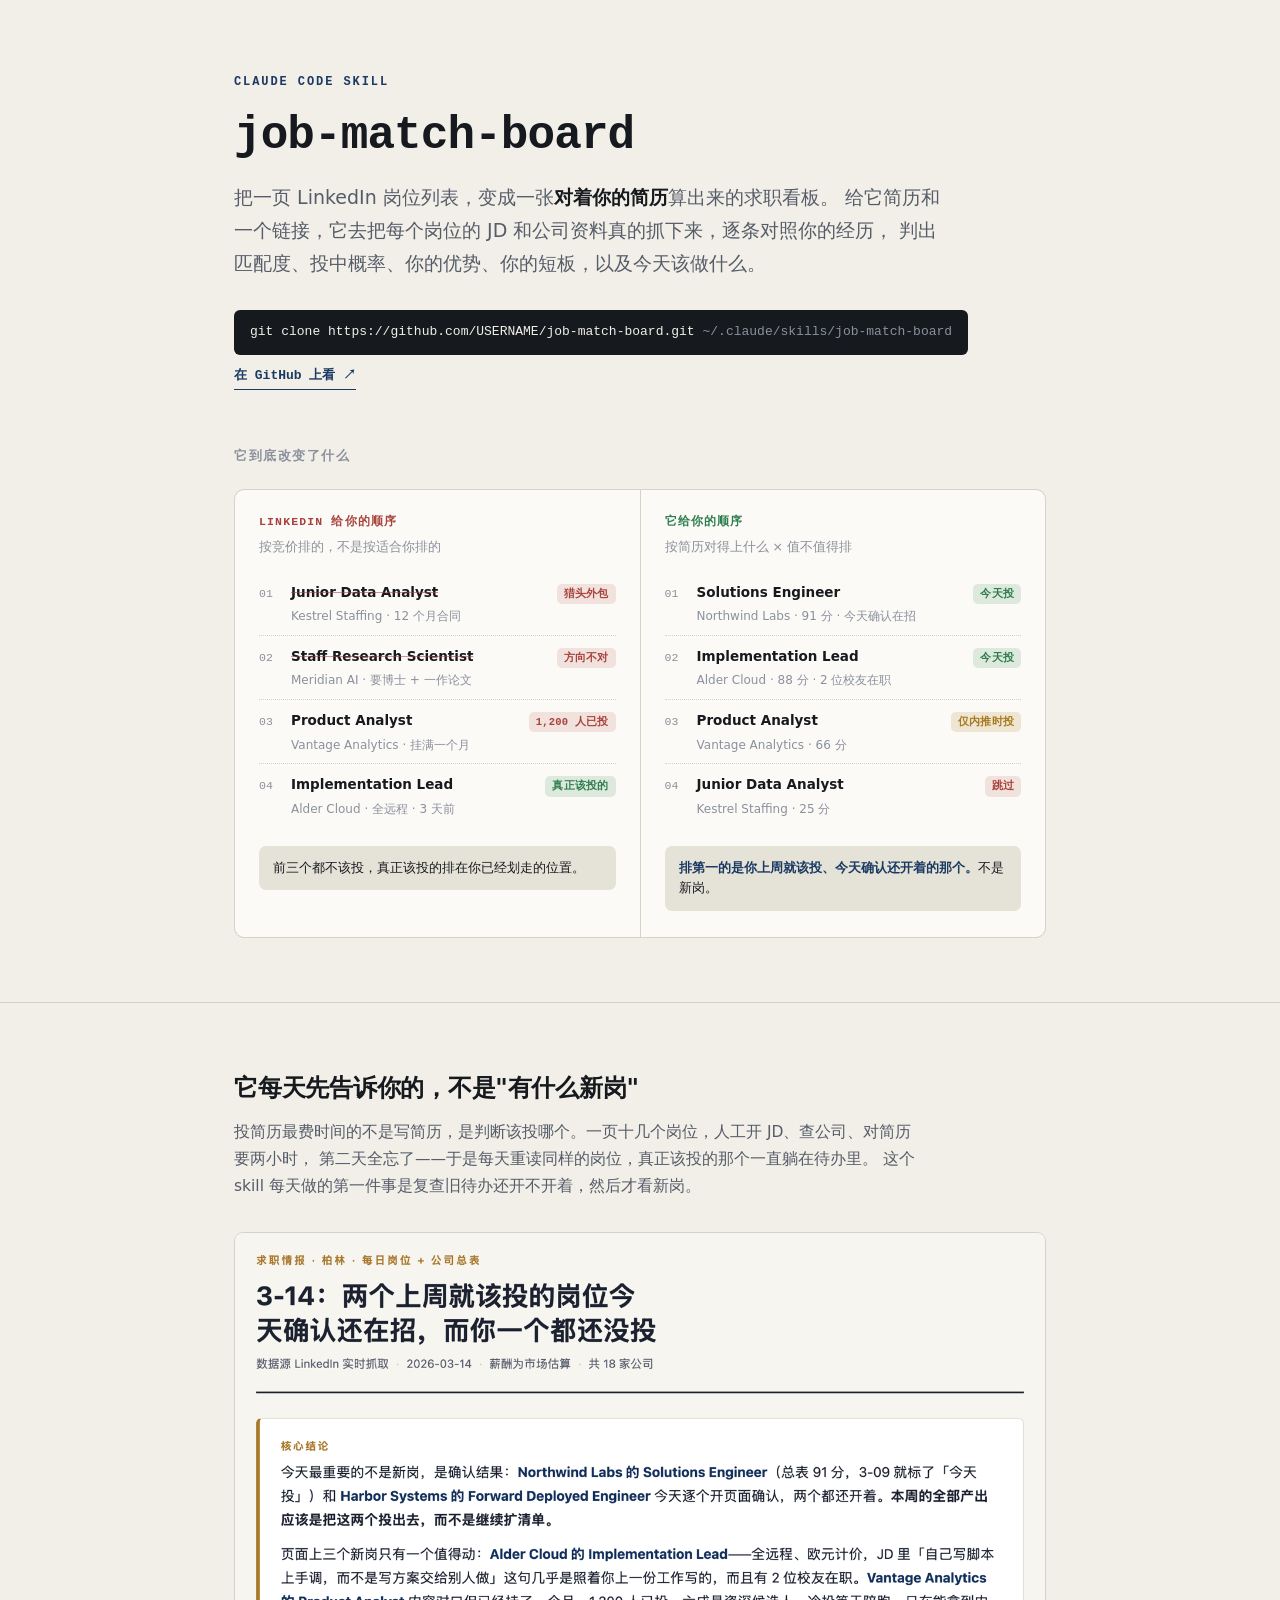
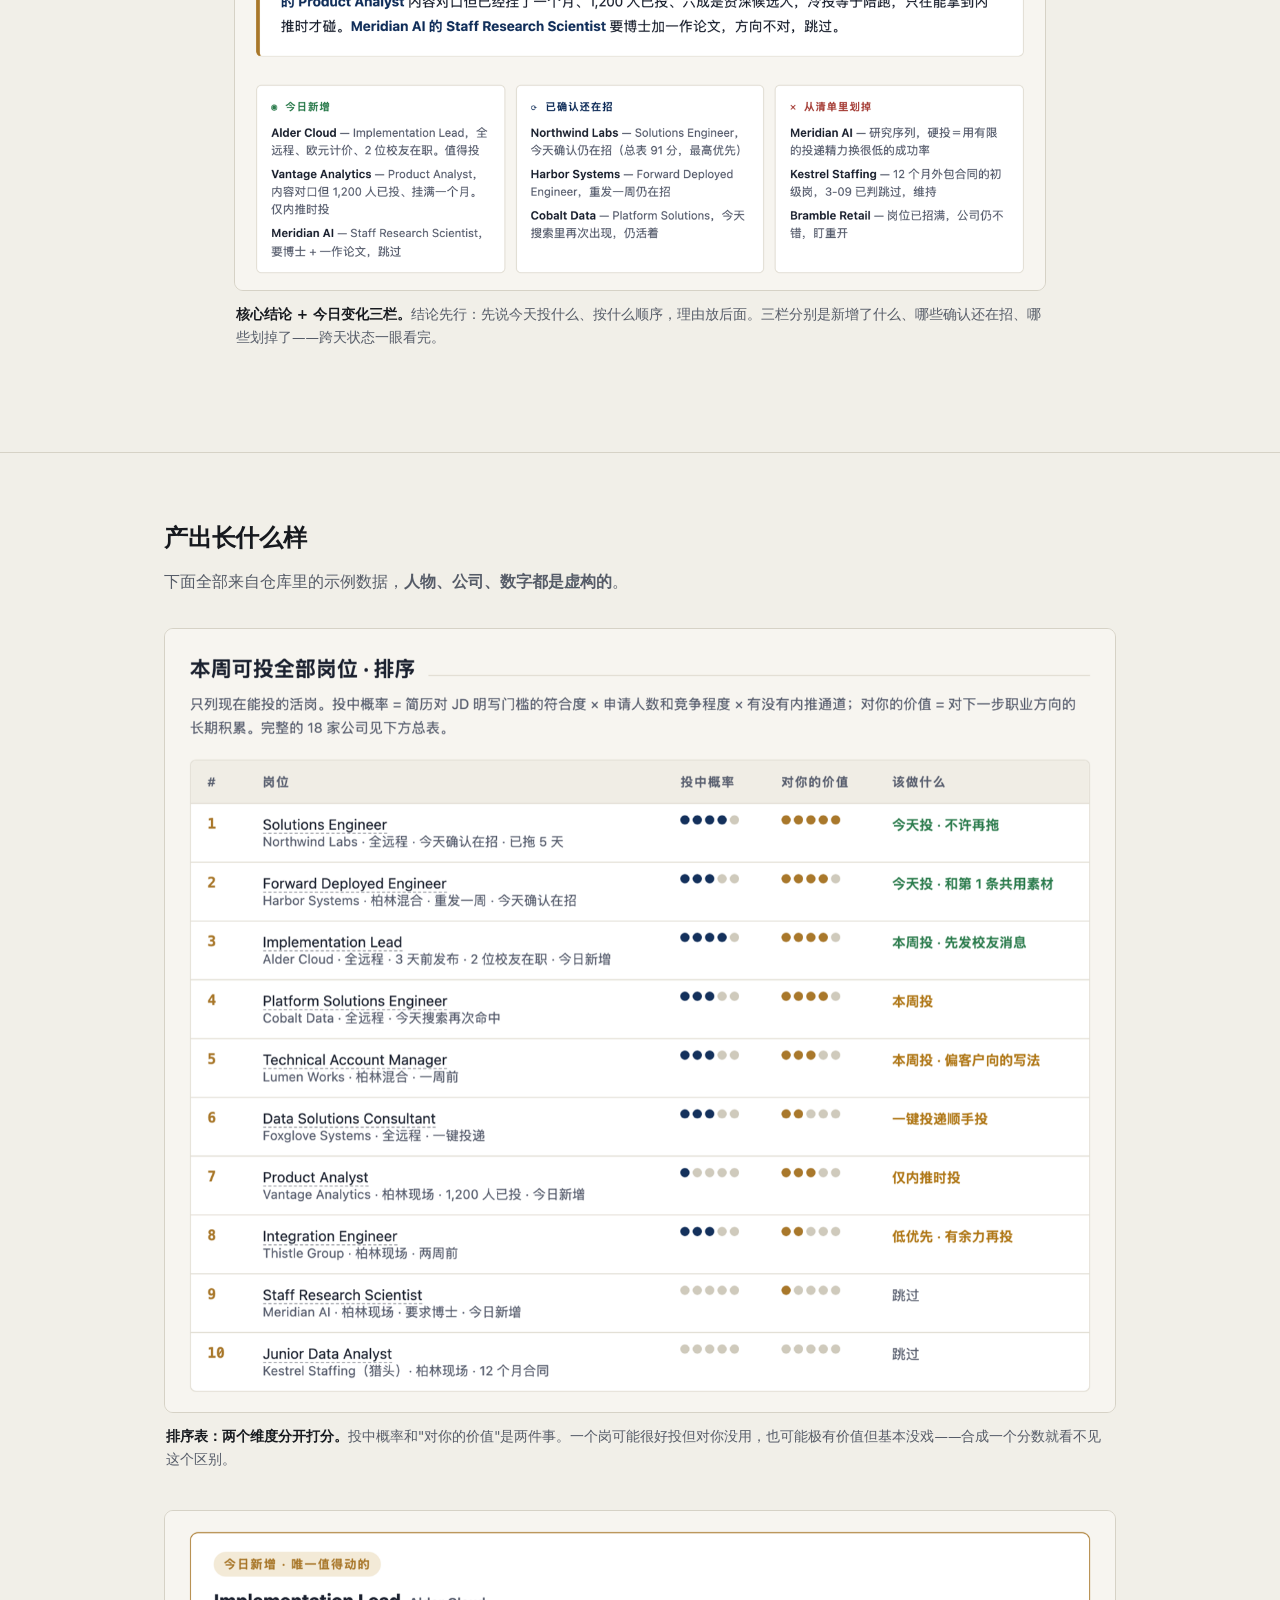
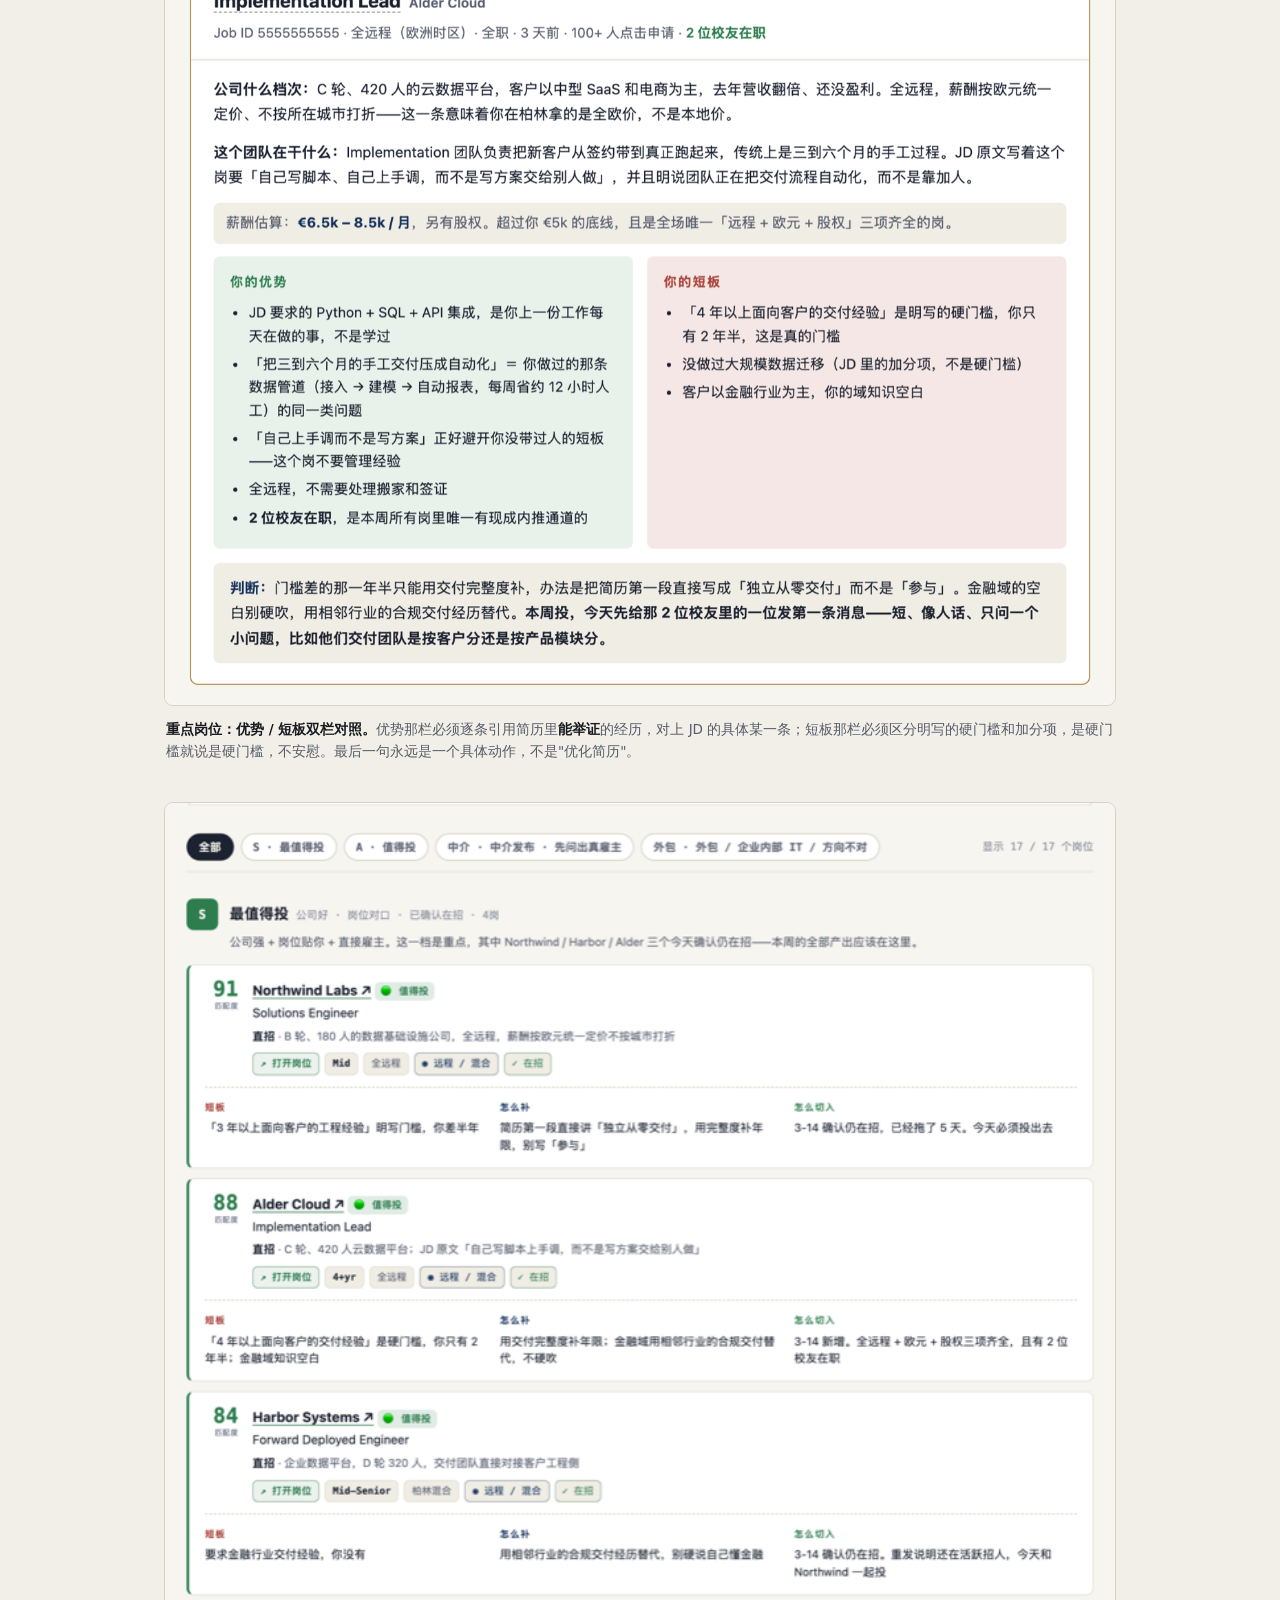
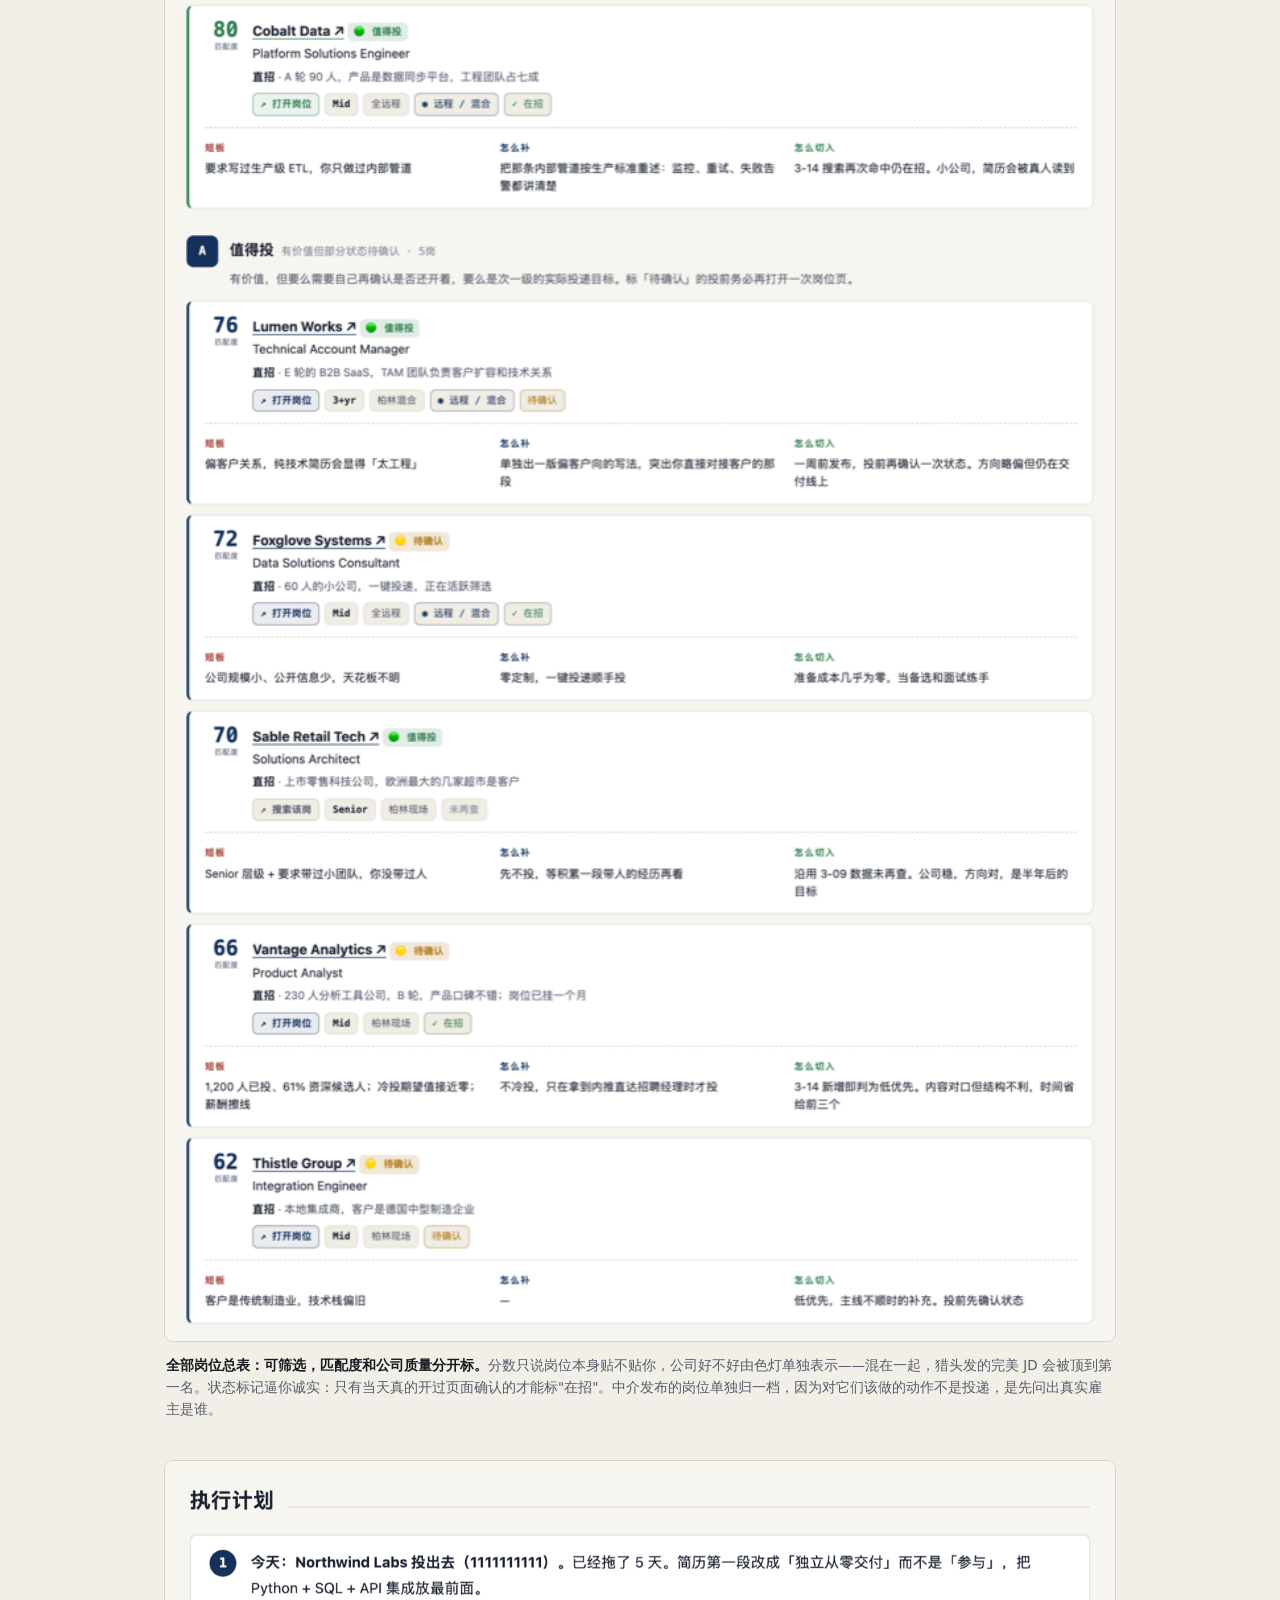
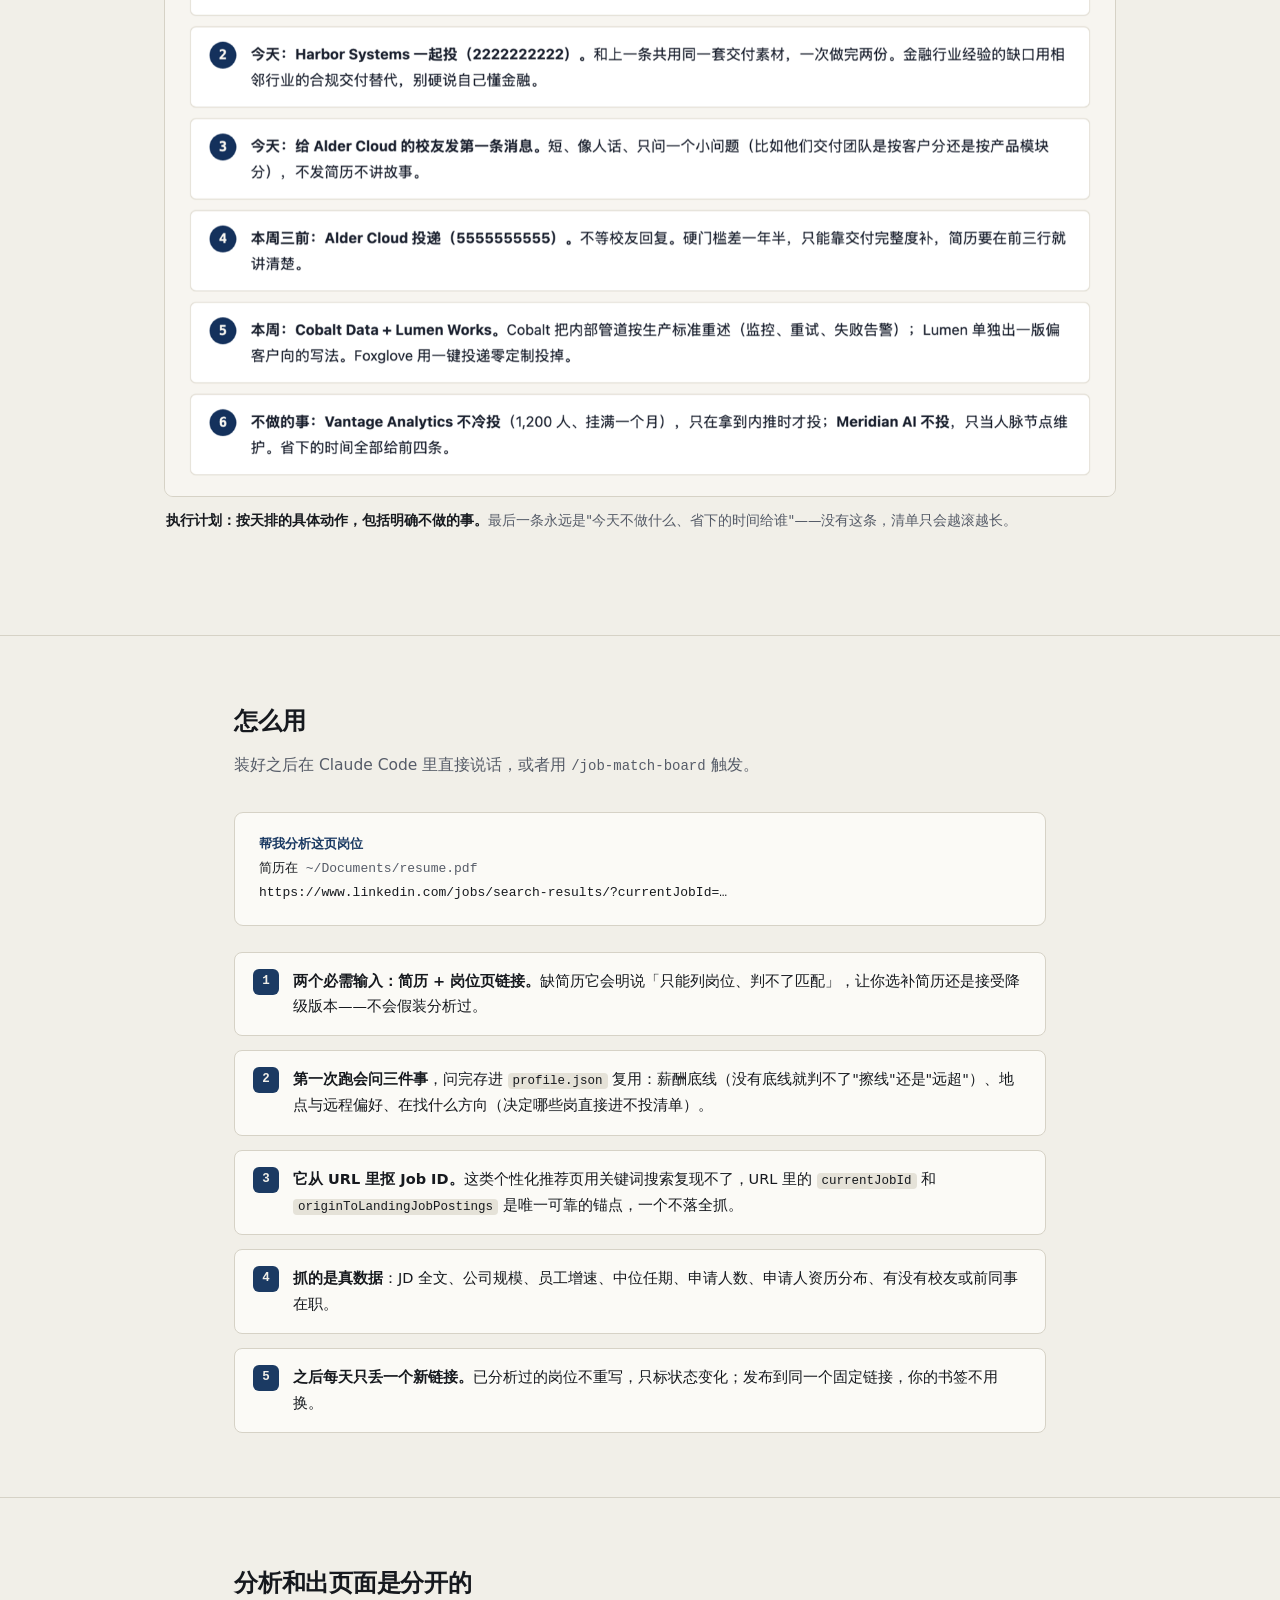
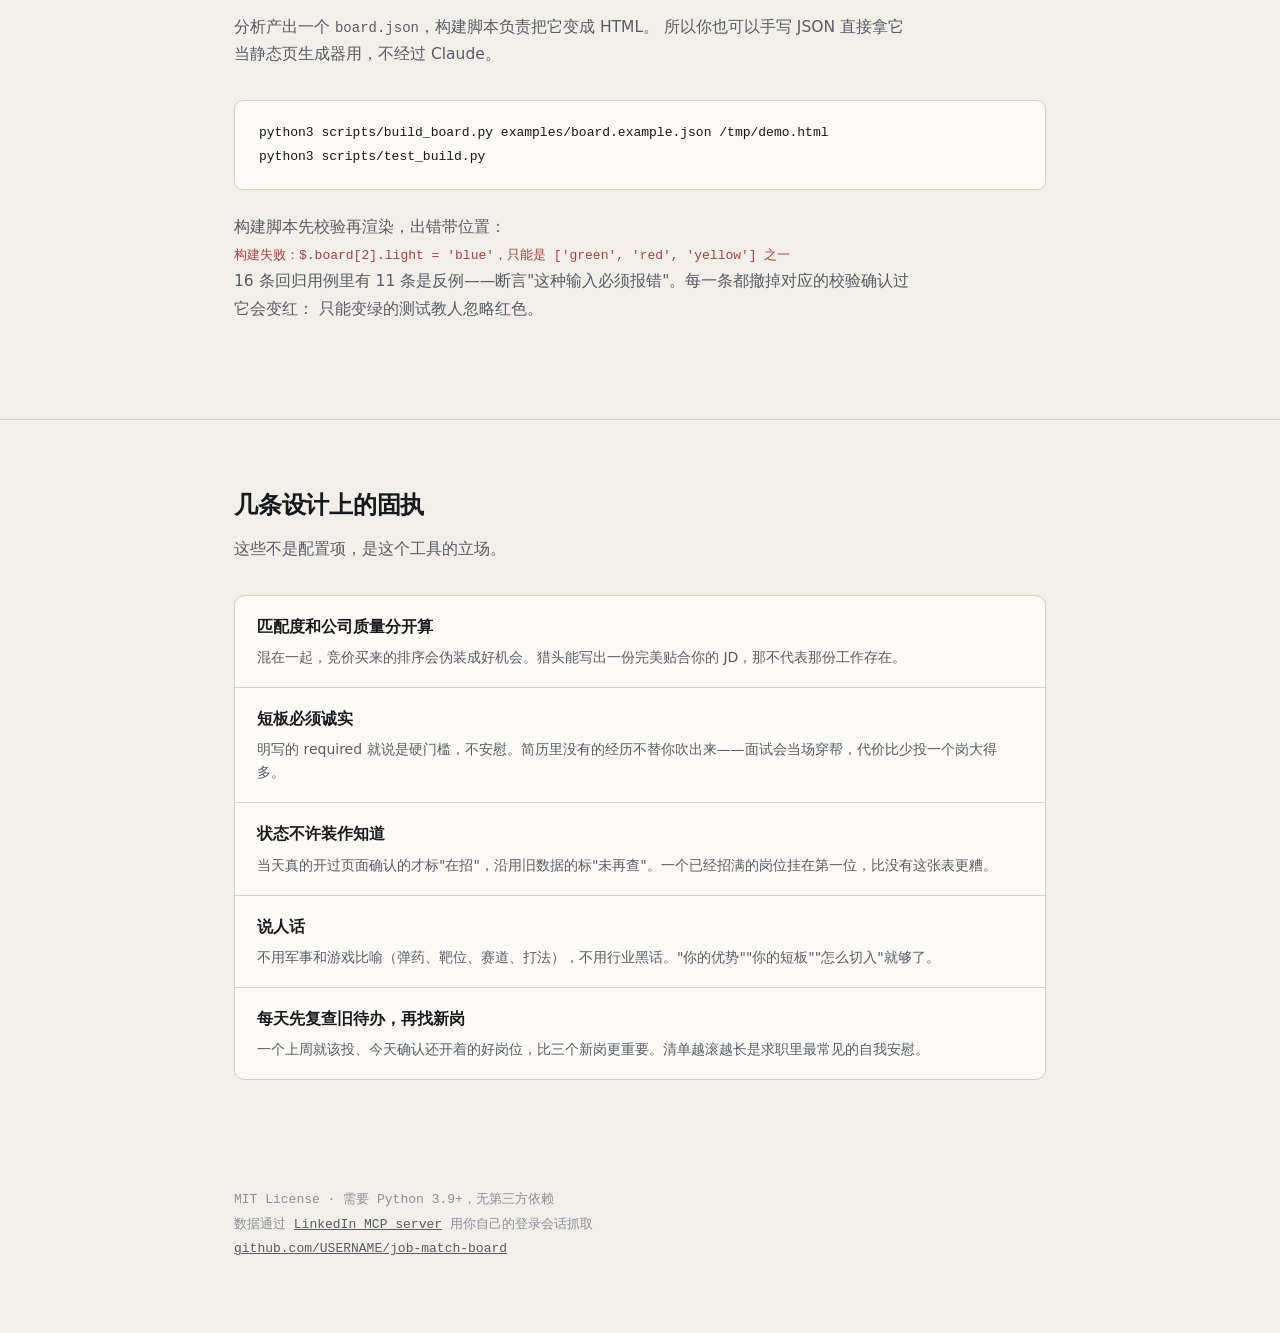
==== docs/index.html @ f7aa48b5 "加仓库落地页（GitHub Pages，源目录 /docs） 首屏用一张「LinkedIn 给你的顺序 vs 它给你的顺序」对照表当论点： 前者按竞价排，真正该投的埋在第 4 位；后者按简历对得上什么" ====
<!doctype html>
<html lang="zh-CN">
<head>
<meta charset="utf-8">
<meta name="viewport" content="width=device-width, initial-scale=1">
<title>job-match-board · 把一页 LinkedIn 岗位变成一张能用的求职看板</title>
<meta name="description" content="Claude Code skill：输入简历和一个 LinkedIn 岗位页链接，抓取每个岗位的 JD 和公司资料，逐条对照你的经历，产出带匹配度、优势、短板和执行计划的 HTML 看板。">
<meta property="og:title" content="job-match-board">
<meta property="og:description" content="把一页 LinkedIn 岗位，变成一张对着你的简历算出来的求职看板。">
<meta property="og:type" content="website">
<style>
  :root{
    --paper:#F1EFE8;
    --raise:#FBFAF6;
    --sink:#E5E2D8;
    --ink:#16191E;
    --ink-2:#565C68;
    --faint:#8B909C;
    --rule:#D6D2C6;
    --rule-2:#C2BDAE;
    --navy:#1B3A63;
    --go:#2E7D4F;
    --wait:#A8791C;
    --stop:#A8433C;
    --mono:ui-monospace,"SF Mono",SFMono-Regular,"JetBrains Mono",Menlo,Consolas,monospace;
    --sans:-apple-system,BlinkMacSystemFont,"PingFang SC","Hiragino Sans GB","Noto Sans SC","Microsoft YaHei",system-ui,sans-serif;
  }
  @media (prefers-color-scheme:dark){
    :root{
      --paper:#12141A; --raise:#1A1D25; --sink:#22262F;
      --ink:#E9E7E1; --ink-2:#9AA0AC; --faint:#6E7480;
      --rule:#2B2F39; --rule-2:#3A3F4B;
      --navy:#8FB2E0; --go:#7CC49A; --wait:#D8B36A; --stop:#D89088;
    }
  }
  :root[data-theme="dark"]{
    --paper:#12141A; --raise:#1A1D25; --sink:#22262F;
    --ink:#E9E7E1; --ink-2:#9AA0AC; --faint:#6E7480;
    --rule:#2B2F39; --rule-2:#3A3F4B;
    --navy:#8FB2E0; --go:#7CC49A; --wait:#D8B36A; --stop:#D89088;
  }
  :root[data-theme="light"]{
    --paper:#F1EFE8; --raise:#FBFAF6; --sink:#E5E2D8;
    --ink:#16191E; --ink-2:#565C68; --faint:#8B909C;
    --rule:#D6D2C6; --rule-2:#C2BDAE;
    --navy:#1B3A63; --go:#2E7D4F; --wait:#A8791C; --stop:#A8433C;
  }

  *{box-sizing:border-box}
  html{scroll-behavior:smooth}
  @media (prefers-reduced-motion:reduce){html{scroll-behavior:auto}}
  body{
    margin:0;background:var(--paper);color:var(--ink);
    font-family:var(--sans);font-size:16px;line-height:1.75;
    -webkit-font-smoothing:antialiased;
  }
  .col{max-width:860px;margin:0 auto;padding:0 24px}
  .wide{max-width:1000px}

  /* ---------- hero ---------- */
  header{padding:72px 0 0;border-bottom:1px solid var(--rule)}
  .eyebrow{
    font-family:var(--mono);font-size:12px;letter-spacing:.16em;
    color:var(--navy);font-weight:600;margin:0 0 18px;
  }
  h1{
    font-family:var(--mono);font-size:clamp(30px,5.6vw,46px);line-height:1.12;
    margin:0 0 18px;font-weight:700;letter-spacing:-.02em;text-wrap:balance;
  }
  .lede{font-size:clamp(17px,2.3vw,19px);color:var(--ink-2);margin:0 0 8px;max-width:38em}
  .lede b{color:var(--ink);font-weight:600}

  .install{
    display:flex;gap:10px;align-items:center;flex-wrap:wrap;
    margin:30px 0 0;
  }
  .cmd{
    font-family:var(--mono);font-size:13px;background:var(--ink);color:var(--paper);
    padding:11px 16px;border-radius:6px;overflow-x:auto;white-space:nowrap;max-width:100%;
  }
  .cmd .dim{color:var(--faint)}
  .ghlink{
    font-family:var(--mono);font-size:13px;font-weight:600;color:var(--navy);
    text-decoration:none;border-bottom:1.5px solid currentColor;padding-bottom:1px;
  }
  .ghlink:hover{color:var(--ink)}
  .ghlink:focus-visible{outline:2px solid var(--navy);outline-offset:3px;border-radius:2px}

  /* ---------- thesis：首屏对照 ---------- */
  .thesis{margin:56px 0 0;padding-bottom:64px}
  .thesis h2{
    font-family:var(--mono);font-size:13px;letter-spacing:.12em;color:var(--faint);
    font-weight:600;margin:0 0 20px;
  }
  .panes{display:grid;grid-template-columns:1fr 1fr;gap:1px;background:var(--rule);
    border:1px solid var(--rule);border-radius:10px;overflow:hidden}
  @media(max-width:720px){.panes{grid-template-columns:1fr}}
  .pane{background:var(--raise);padding:22px 24px 26px}
  .pane h3{
    font-family:var(--mono);font-size:11.5px;letter-spacing:.1em;font-weight:700;
    margin:0 0 4px;
  }
  .pane.before h3{color:var(--stop)}
  .pane.after h3{color:var(--go)}
  .pane .sub{font-size:12.5px;color:var(--faint);margin:0 0 16px}
  .rows{list-style:none;margin:0;padding:0;display:grid;gap:2px}
  .rows li{
    display:grid;grid-template-columns:22px 1fr auto;gap:10px;align-items:baseline;
    padding:7px 0;border-bottom:1px dotted var(--rule);font-size:13.5px;
  }
  .rows li:last-child{border-bottom:none}
  .rows .n{font-family:var(--mono);font-size:11.5px;color:var(--faint);font-variant-numeric:tabular-nums}
  .rows .what{min-width:0}
  .rows .what b{font-weight:600;display:block}
  .rows .what span{color:var(--faint);font-size:12px}
  .rows .tag{
    font-family:var(--mono);font-size:10.5px;font-weight:700;letter-spacing:.02em;
    padding:1px 7px;border-radius:5px;white-space:nowrap;
  }
  .tag.junk{color:var(--stop);background:color-mix(in srgb,var(--stop) 13%,transparent)}
  .tag.go{color:var(--go);background:color-mix(in srgb,var(--go) 14%,transparent)}
  .tag.wait{color:var(--wait);background:color-mix(in srgb,var(--wait) 16%,transparent)}
  .pane.before .what b{text-decoration:line-through;text-decoration-color:color-mix(in srgb,var(--stop) 55%,transparent)}
  .pane.before li:nth-child(3) .what b,
  .pane.before li:nth-child(4) .what b{text-decoration:none}
  .verdict-line{
    margin:18px 0 0;padding:12px 14px;background:var(--sink);border-radius:7px;
    font-size:13px;line-height:1.6;
  }
  .verdict-line b{color:var(--navy)}

  /* ---------- 通用小节 ---------- */
  section{padding:64px 0;border-bottom:1px solid var(--rule)}
  section:last-of-type{border-bottom:none}
  h2.sec{
    font-size:24px;margin:0 0 10px;font-weight:700;letter-spacing:-.01em;text-wrap:balance;
  }
  .sec-note{color:var(--ink-2);margin:0 0 32px;max-width:44em;font-size:15.5px}

  figure{margin:0 0 40px}
  figure img{
    display:block;width:100%;height:auto;border:1px solid var(--rule);
    border-radius:9px;background:var(--raise);
  }
  figcaption{
    margin:12px 2px 0;font-size:13.5px;color:var(--ink-2);line-height:1.65;
  }
  figcaption b{color:var(--ink);font-weight:600}

  .steps{list-style:none;counter-reset:s;margin:0;padding:0;display:grid;gap:14px}
  .steps li{
    counter-increment:s;position:relative;padding:16px 20px 16px 58px;
    background:var(--raise);border:1px solid var(--rule);border-radius:8px;font-size:14.5px;
  }
  .steps li::before{
    content:counter(s);position:absolute;left:18px;top:16px;
    width:26px;height:26px;border-radius:6px;background:var(--navy);color:var(--paper);
    font-family:var(--mono);font-weight:700;font-size:12.5px;
    display:grid;place-items:center;
  }
  .steps li b{font-weight:600}
  .steps li code{font-family:var(--mono);font-size:12.5px;background:var(--sink);padding:1px 5px;border-radius:4px}

  .opinions{display:grid;gap:1px;background:var(--rule);border:1px solid var(--rule);border-radius:10px;overflow:hidden}
  .op{background:var(--raise);padding:18px 22px}
  .op h3{font-size:15.5px;margin:0 0 5px;font-weight:700}
  .op p{margin:0;font-size:14px;color:var(--ink-2);line-height:1.65}

  .askbox{
    background:var(--raise);border:1px solid var(--rule);border-radius:9px;
    padding:20px 24px;font-family:var(--mono);font-size:13px;line-height:1.85;
    overflow-x:auto;
  }
  .askbox .you{color:var(--navy);font-weight:700}
  .askbox .path{color:var(--ink-2)}

  footer{padding:44px 0 72px;color:var(--faint);font-size:13px;font-family:var(--mono);line-height:1.9}
  footer a{color:var(--ink-2)}
</style>
</head>
<body>

<header>
  <div class="col">
    <p class="eyebrow">CLAUDE CODE SKILL</p>
    <h1>job-match-board</h1>
    <p class="lede">
      把一页 LinkedIn 岗位列表，变成一张<b>对着你的简历</b>算出来的求职看板。
      给它简历和一个链接，它去把每个岗位的 JD 和公司资料真的抓下来，逐条对照你的经历，
      判出匹配度、投中概率、你的优势、你的短板，以及今天该做什么。
    </p>
    <div class="install">
      <code class="cmd">git clone https://github.com/USERNAME/job-match-board.git <span class="dim">~/.claude/skills/job-match-board</span></code>
      <a class="ghlink" href="https://github.com/USERNAME/job-match-board">在 GitHub 上看 ↗</a>
    </div>

    <div class="thesis">
      <h2>它到底改变了什么</h2>
      <div class="panes">
        <div class="pane before">
          <h3>LINKEDIN 给你的顺序</h3>
          <p class="sub">按竞价排的，不是按适合你排的</p>
          <ul class="rows">
            <li><span class="n">01</span><span class="what"><b>Junior Data Analyst</b><span>Kestrel Staffing · 12 个月合同</span></span><span class="tag junk">猎头外包</span></li>
            <li><span class="n">02</span><span class="what"><b>Staff Research Scientist</b><span>Meridian AI · 要博士 + 一作论文</span></span><span class="tag junk">方向不对</span></li>
            <li><span class="n">03</span><span class="what"><b>Product Analyst</b><span>Vantage Analytics · 挂满一个月</span></span><span class="tag junk">1,200 人已投</span></li>
            <li><span class="n">04</span><span class="what"><b>Implementation Lead</b><span>Alder Cloud · 全远程 · 3 天前</span></span><span class="tag go">真正该投的</span></li>
          </ul>
          <p class="verdict-line">前三个都不该投，真正该投的排在你已经划走的位置。</p>
        </div>
        <div class="pane after">
          <h3>它给你的顺序</h3>
          <p class="sub">按简历对得上什么 × 值不值得排</p>
          <ul class="rows">
            <li><span class="n">01</span><span class="what"><b>Solutions Engineer</b><span>Northwind Labs · 91 分 · 今天确认在招</span></span><span class="tag go">今天投</span></li>
            <li><span class="n">02</span><span class="what"><b>Implementation Lead</b><span>Alder Cloud · 88 分 · 2 位校友在职</span></span><span class="tag go">今天投</span></li>
            <li><span class="n">03</span><span class="what"><b>Product Analyst</b><span>Vantage Analytics · 66 分</span></span><span class="tag wait">仅内推时投</span></li>
            <li><span class="n">04</span><span class="what"><b>Junior Data Analyst</b><span>Kestrel Staffing · 25 分</span></span><span class="tag junk">跳过</span></li>
          </ul>
          <p class="verdict-line"><b>排第一的是你上周就该投、今天确认还开着的那个。</b>不是新岗。</p>
        </div>
      </div>
    </div>
  </div>
</header>

<section>
  <div class="col">
    <h2 class="sec">它每天先告诉你的，不是"有什么新岗"</h2>
    <p class="sec-note">
      投简历最费时间的不是写简历，是判断该投哪个。一页十几个岗位，人工开 JD、查公司、对简历要两小时，
      第二天全忘了——于是每天重读同样的岗位，真正该投的那个一直躺在待办里。
      这个 skill 每天做的第一件事是复查旧待办还开不开着，然后才看新岗。
    </p>
    <figure>
      <img src="01-conclusion.png" alt="核心结论段落，指出两个上周就该投的岗位今天确认仍在招；下方三栏列出今日新增、已确认还在招、从清单里划掉的岗位" loading="lazy">
      <figcaption><b>核心结论 + 今日变化三栏。</b>结论先行：先说今天投什么、按什么顺序，理由放后面。三栏分别是新增了什么、哪些确认还在招、哪些划掉了——跨天状态一眼看完。</figcaption>
    </figure>
  </div>
</section>

<section>
  <div class="col wide">
    <h2 class="sec">产出长什么样</h2>
    <p class="sec-note">下面全部来自仓库里的示例数据，<b>人物、公司、数字都是虚构的</b>。</p>

    <figure>
      <img src="02-ranking.png" alt="岗位排序表，每行有投中概率和对你的价值两列五点评分，以及该做什么" loading="lazy">
      <figcaption><b>排序表：两个维度分开打分。</b>投中概率和"对你的价值"是两件事。一个岗可能很好投但对你没用，也可能极有价值但基本没戏——合成一个分数就看不见这个区别。</figcaption>
    </figure>

    <figure>
      <img src="03-deepdive.png" alt="重点岗位深挖卡片，左侧绿色是你的优势，右侧红色是你的短板，底部是判断和具体动作" loading="lazy">
      <figcaption><b>重点岗位：优势 / 短板双栏对照。</b>优势那栏必须逐条引用简历里<b>能举证</b>的经历，对上 JD 的具体某一条；短板那栏必须区分明写的硬门槛和加分项，是硬门槛就说是硬门槛，不安慰。最后一句永远是一个具体动作，不是"优化简历"。</figcaption>
    </figure>

    <figure>
      <img src="04-board.png" alt="全部岗位总表，按 S / A / 中介 / 外包分档，每张卡片有匹配度分数、公司质量色灯、在招状态和三栏结论" loading="lazy">
      <figcaption><b>全部岗位总表：可筛选，匹配度和公司质量分开标。</b>分数只说岗位本身贴不贴你，公司好不好由色灯单独表示——混在一起，猎头发的完美 JD 会被顶到第一名。状态标记逼你诚实：只有当天真的开过页面确认的才能标"在招"。中介发布的岗位单独归一档，因为对它们该做的动作不是投递，是先问出真实雇主是谁。</figcaption>
    </figure>

    <figure>
      <img src="05-steps.png" alt="执行计划，按天排的具体动作，最后一条是明确不做的事" loading="lazy">
      <figcaption><b>执行计划：按天排的具体动作，包括明确不做的事。</b>最后一条永远是"今天不做什么、省下的时间给谁"——没有这条，清单只会越滚越长。</figcaption>
    </figure>
  </div>
</section>

<section>
  <div class="col">
    <h2 class="sec">怎么用</h2>
    <p class="sec-note">装好之后在 Claude Code 里直接说话，或者用 <code style="font-family:var(--mono);font-size:14px">/job-match-board</code> 触发。</p>

    <div class="askbox">
      <span class="you">帮我分析这页岗位</span><br>
      简历在 <span class="path">~/Documents/resume.pdf</span><br>
      https://www.linkedin.com/jobs/search-results/?currentJobId=…
    </div>

    <ol class="steps" style="margin-top:26px">
      <li><b>两个必需输入：简历 + 岗位页链接。</b>缺简历它会明说「只能列岗位、判不了匹配」，让你选补简历还是接受降级版本——不会假装分析过。</li>
      <li><b>第一次跑会问三件事</b>，问完存进 <code>profile.json</code> 复用：薪酬底线（没有底线就判不了"擦线"还是"远超"）、地点与远程偏好、在找什么方向（决定哪些岗直接进不投清单）。</li>
      <li><b>它从 URL 里抠 Job ID。</b>这类个性化推荐页用关键词搜索复现不了，URL 里的 <code>currentJobId</code> 和 <code>originToLandingJobPostings</code> 是唯一可靠的锚点，一个不落全抓。</li>
      <li><b>抓的是真数据</b>：JD 全文、公司规模、员工增速、中位任期、申请人数、申请人资历分布、有没有校友或前同事在职。</li>
      <li><b>之后每天只丢一个新链接。</b>已分析过的岗位不重写，只标状态变化；发布到同一个固定链接，你的书签不用换。</li>
    </ol>
  </div>
</section>

<section>
  <div class="col">
    <h2 class="sec">分析和出页面是分开的</h2>
    <p class="sec-note">
      分析产出一个 <code style="font-family:var(--mono);font-size:14px">board.json</code>，构建脚本负责把它变成 HTML。
      所以你也可以手写 JSON 直接拿它当静态页生成器用，不经过 Claude。
    </p>
    <div class="askbox">
      python3 scripts/build_board.py examples/board.example.json /tmp/demo.html<br>
      python3 scripts/test_build.py
    </div>
    <p class="sec-note" style="margin-top:24px">
      构建脚本先校验再渲染，出错带位置：<br>
      <code style="font-family:var(--mono);font-size:13px;color:var(--stop)">构建失败：$.board[2].light = 'blue'，只能是 ['green', 'red', 'yellow'] 之一</code><br>
      16 条回归用例里有 11 条是反例——断言"这种输入必须报错"。每一条都撤掉对应的校验确认过它会变红：
      只能变绿的测试教人忽略红色。
    </p>
  </div>
</section>

<section>
  <div class="col">
    <h2 class="sec">几条设计上的固执</h2>
    <p class="sec-note">这些不是配置项，是这个工具的立场。</p>
    <div class="opinions">
      <div class="op">
        <h3>匹配度和公司质量分开算</h3>
        <p>混在一起，竞价买来的排序会伪装成好机会。猎头能写出一份完美贴合你的 JD，那不代表那份工作存在。</p>
      </div>
      <div class="op">
        <h3>短板必须诚实</h3>
        <p>明写的 required 就说是硬门槛，不安慰。简历里没有的经历不替你吹出来——面试会当场穿帮，代价比少投一个岗大得多。</p>
      </div>
      <div class="op">
        <h3>状态不许装作知道</h3>
        <p>当天真的开过页面确认的才标"在招"，沿用旧数据的标"未再查"。一个已经招满的岗位挂在第一位，比没有这张表更糟。</p>
      </div>
      <div class="op">
        <h3>说人话</h3>
        <p>不用军事和游戏比喻（弹药、靶位、赛道、打法），不用行业黑话。"你的优势""你的短板""怎么切入"就够了。</p>
      </div>
      <div class="op">
        <h3>每天先复查旧待办，再找新岗</h3>
        <p>一个上周就该投、今天确认还开着的好岗位，比三个新岗更重要。清单越滚越长是求职里最常见的自我安慰。</p>
      </div>
    </div>
  </div>
</section>

<footer>
  <div class="col">
    MIT License · 需要 Python 3.9+，无第三方依赖<br>
    数据通过 <a href="https://github.com/stickerdaniel/linkedin-mcp-server">LinkedIn MCP server</a> 用你自己的登录会话抓取<br>
    <a href="https://github.com/USERNAME/job-match-board">github.com/USERNAME/job-match-board</a>
  </div>
</footer>

</body>
</html>
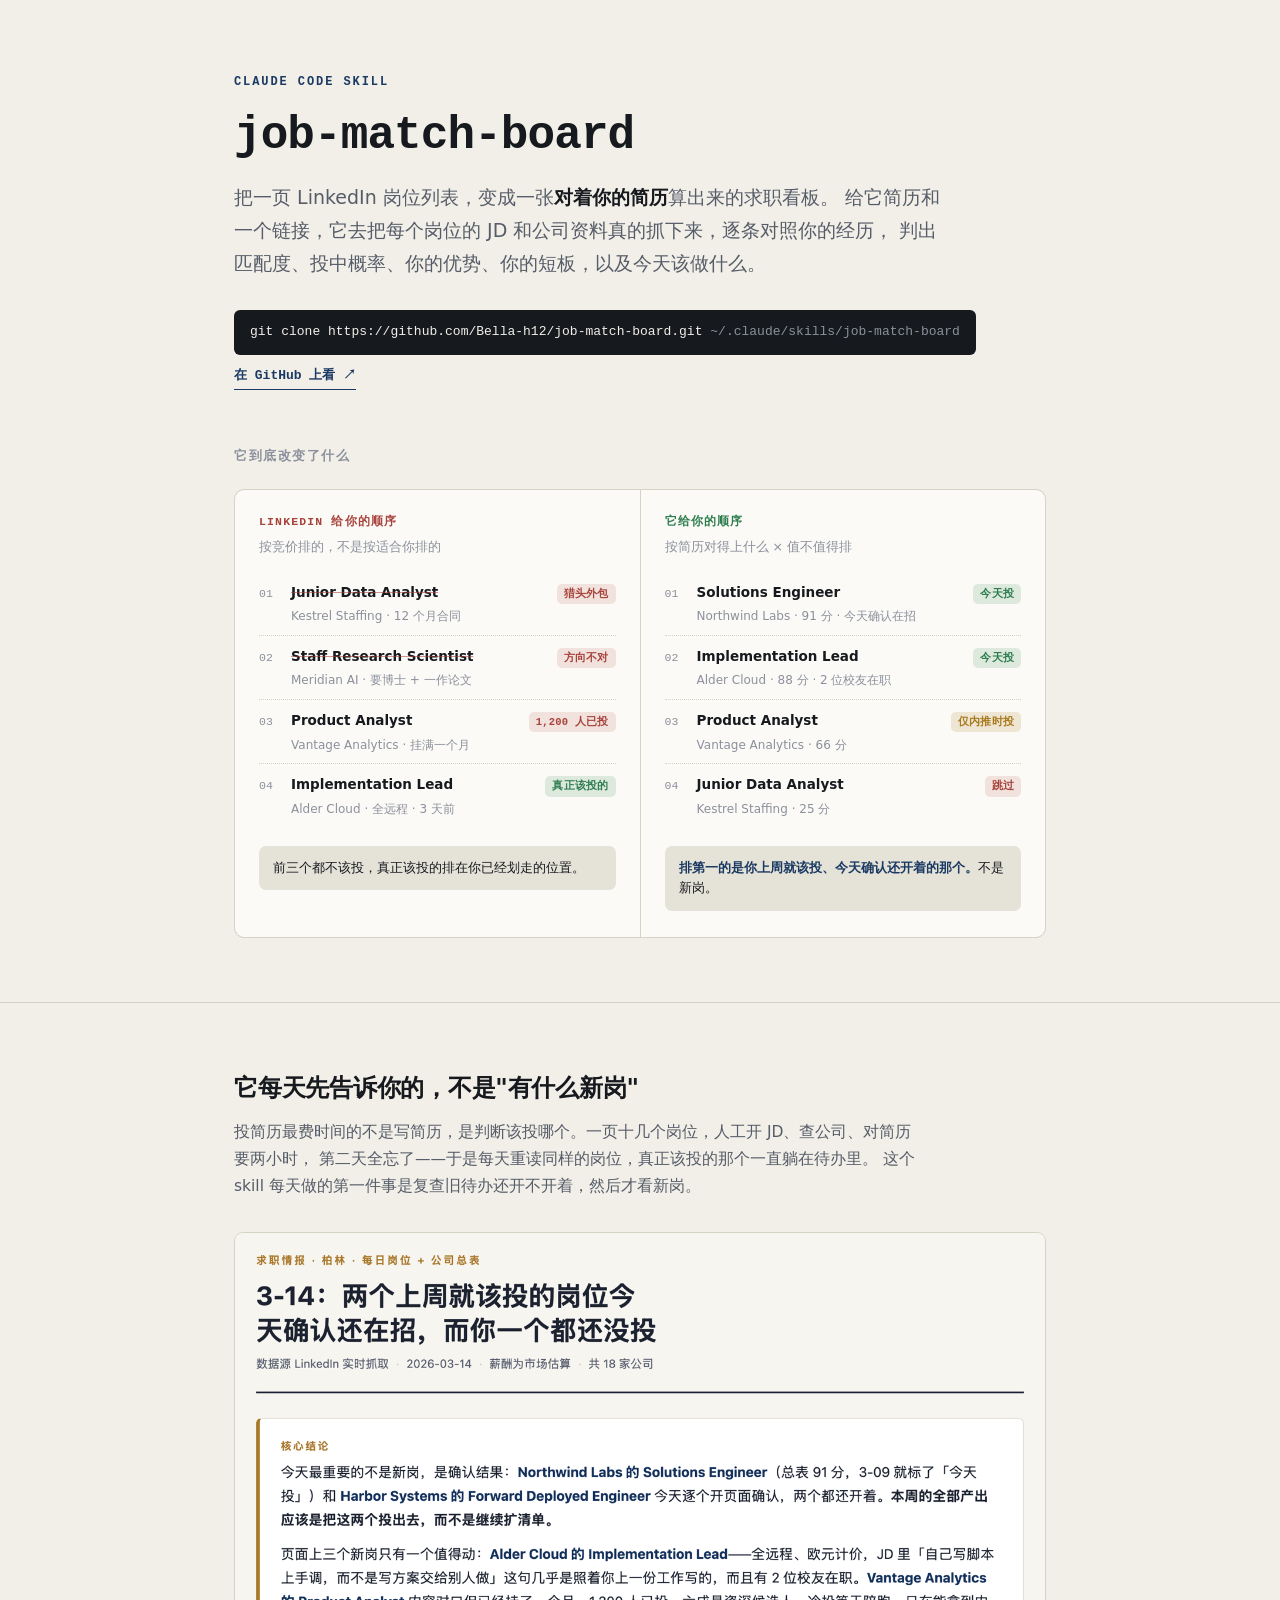
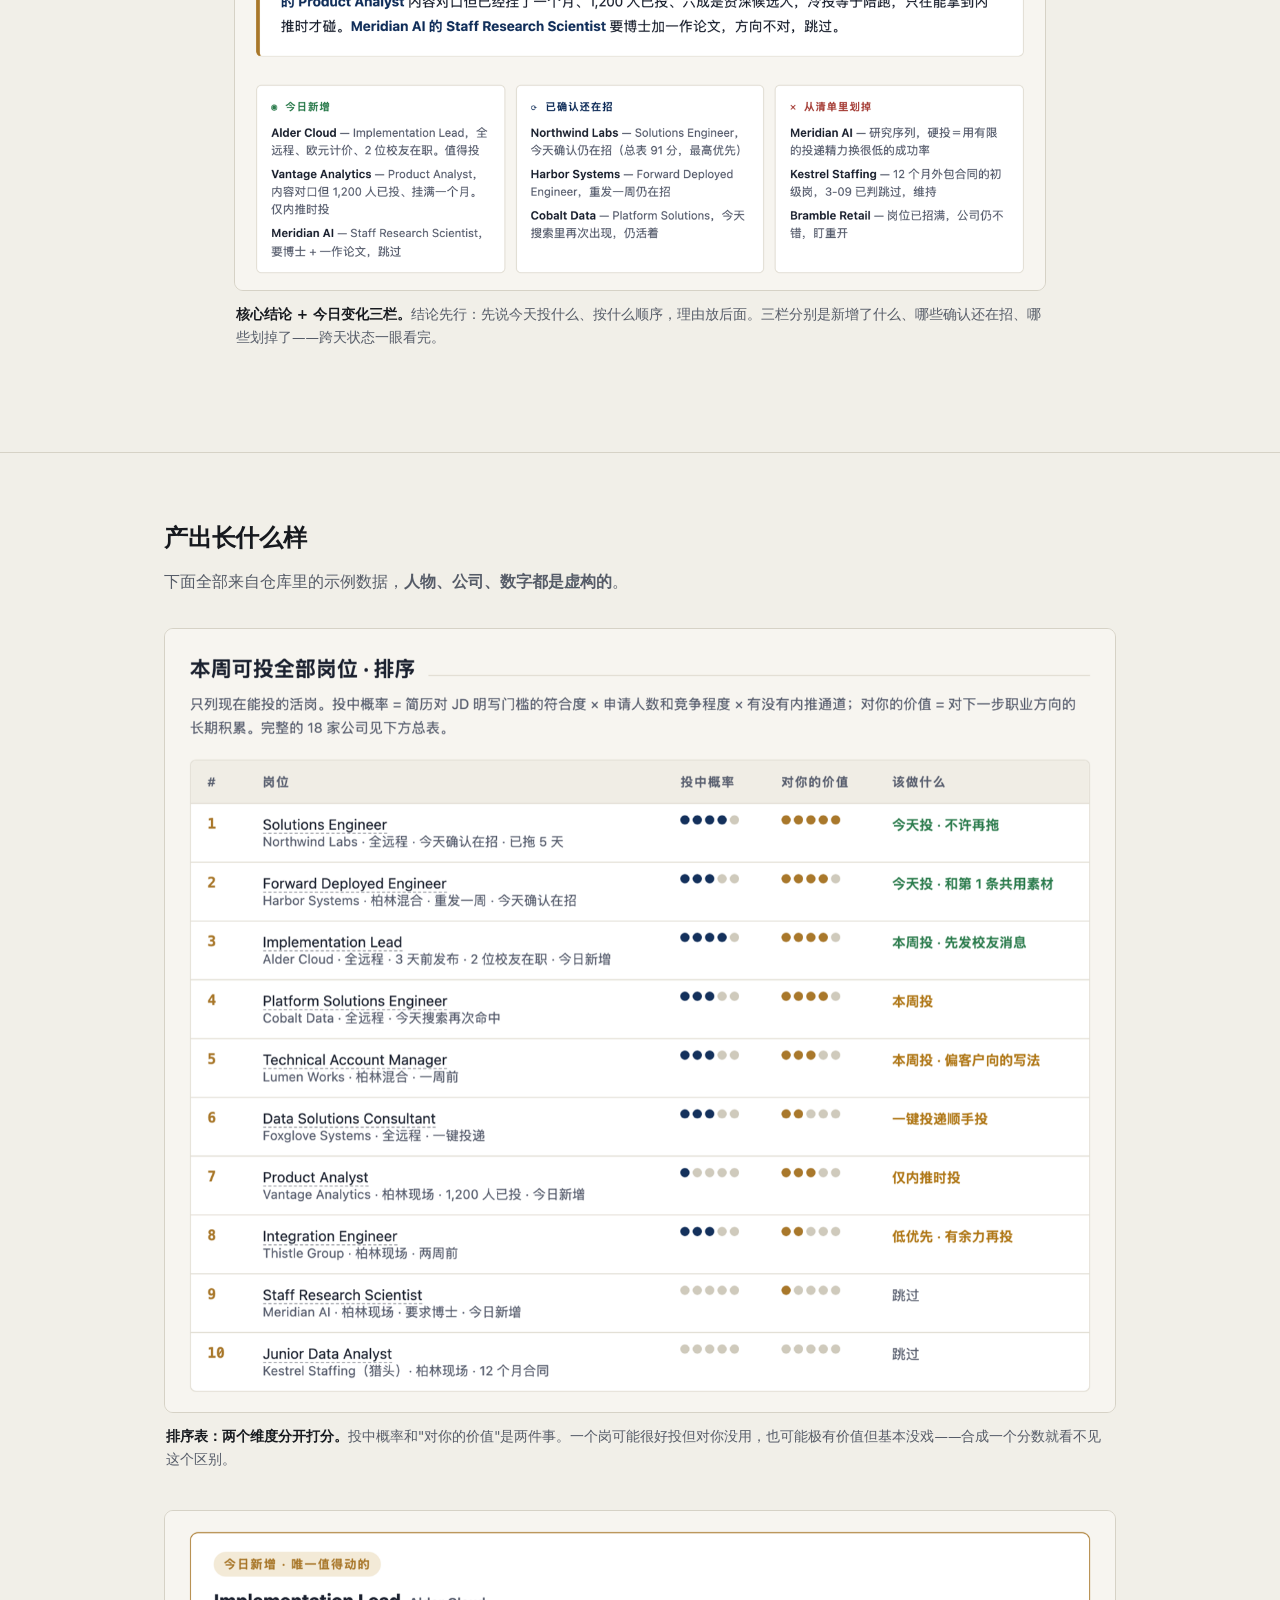
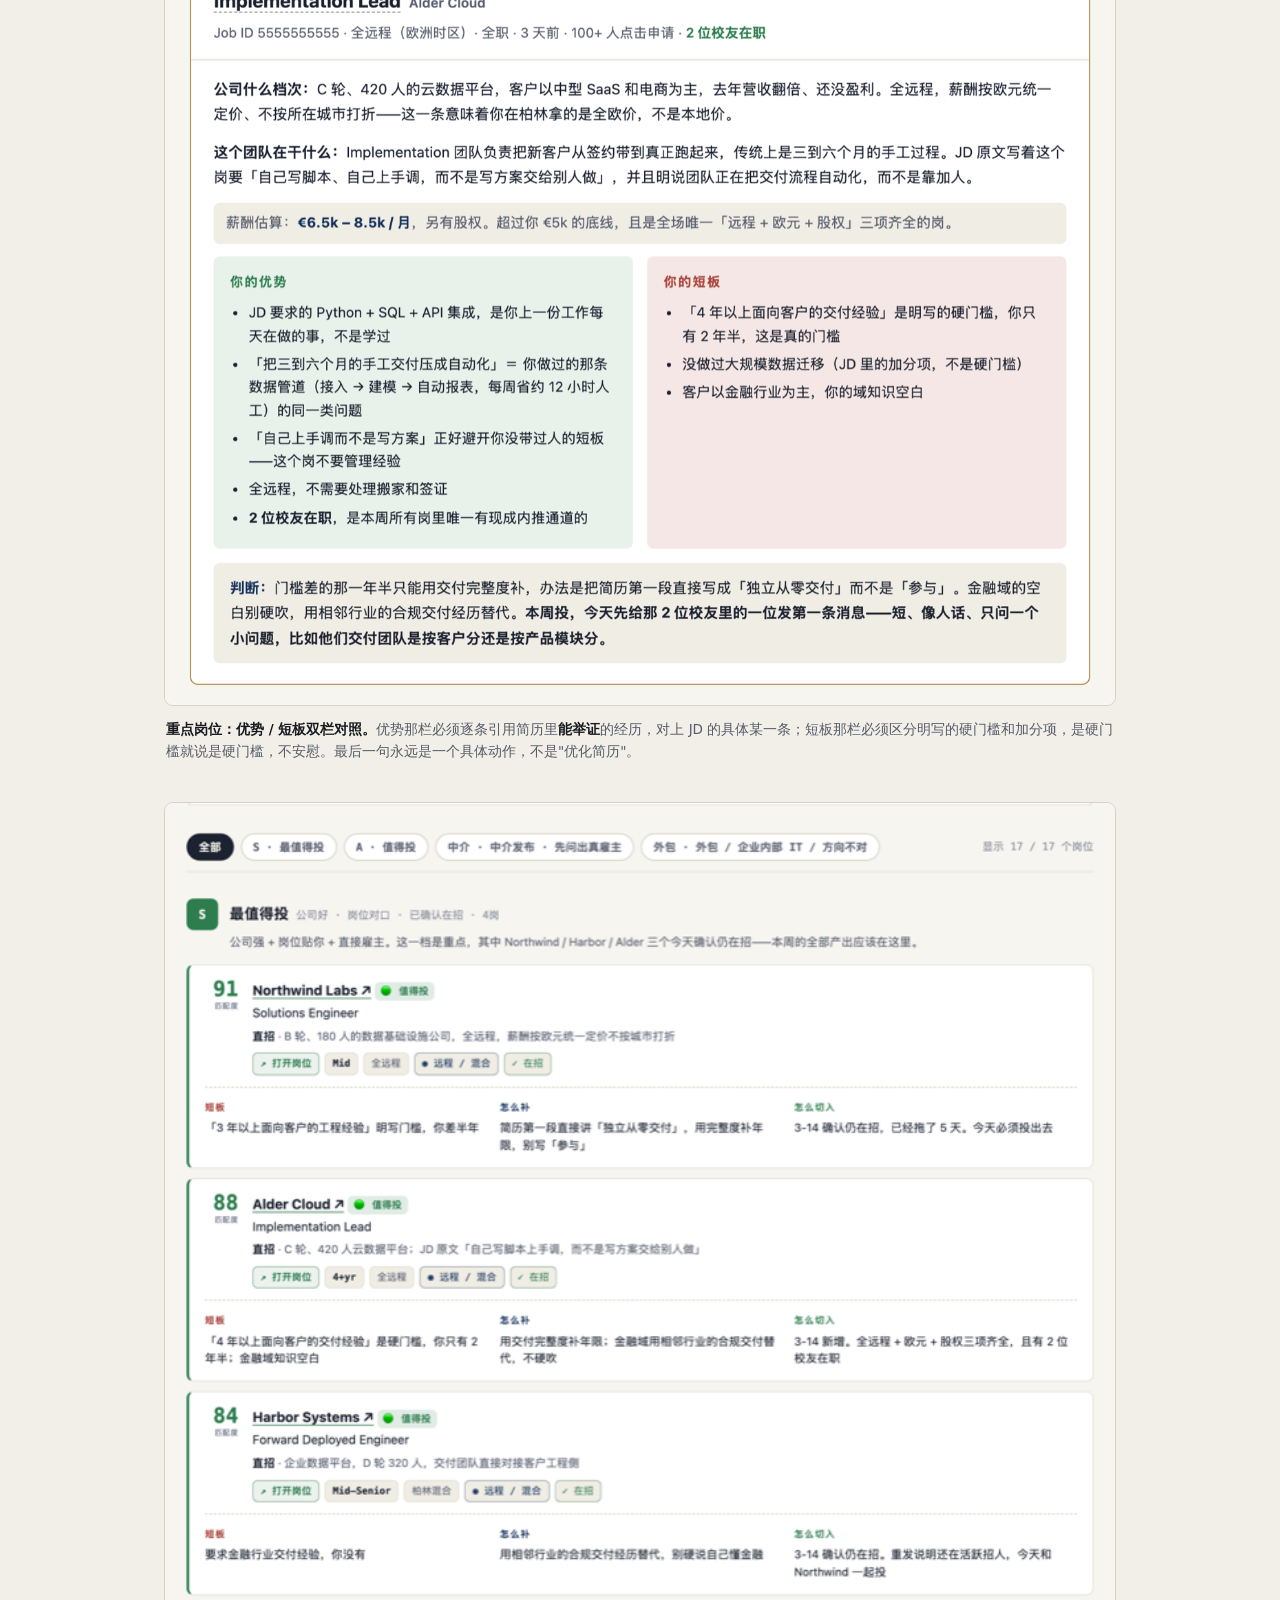
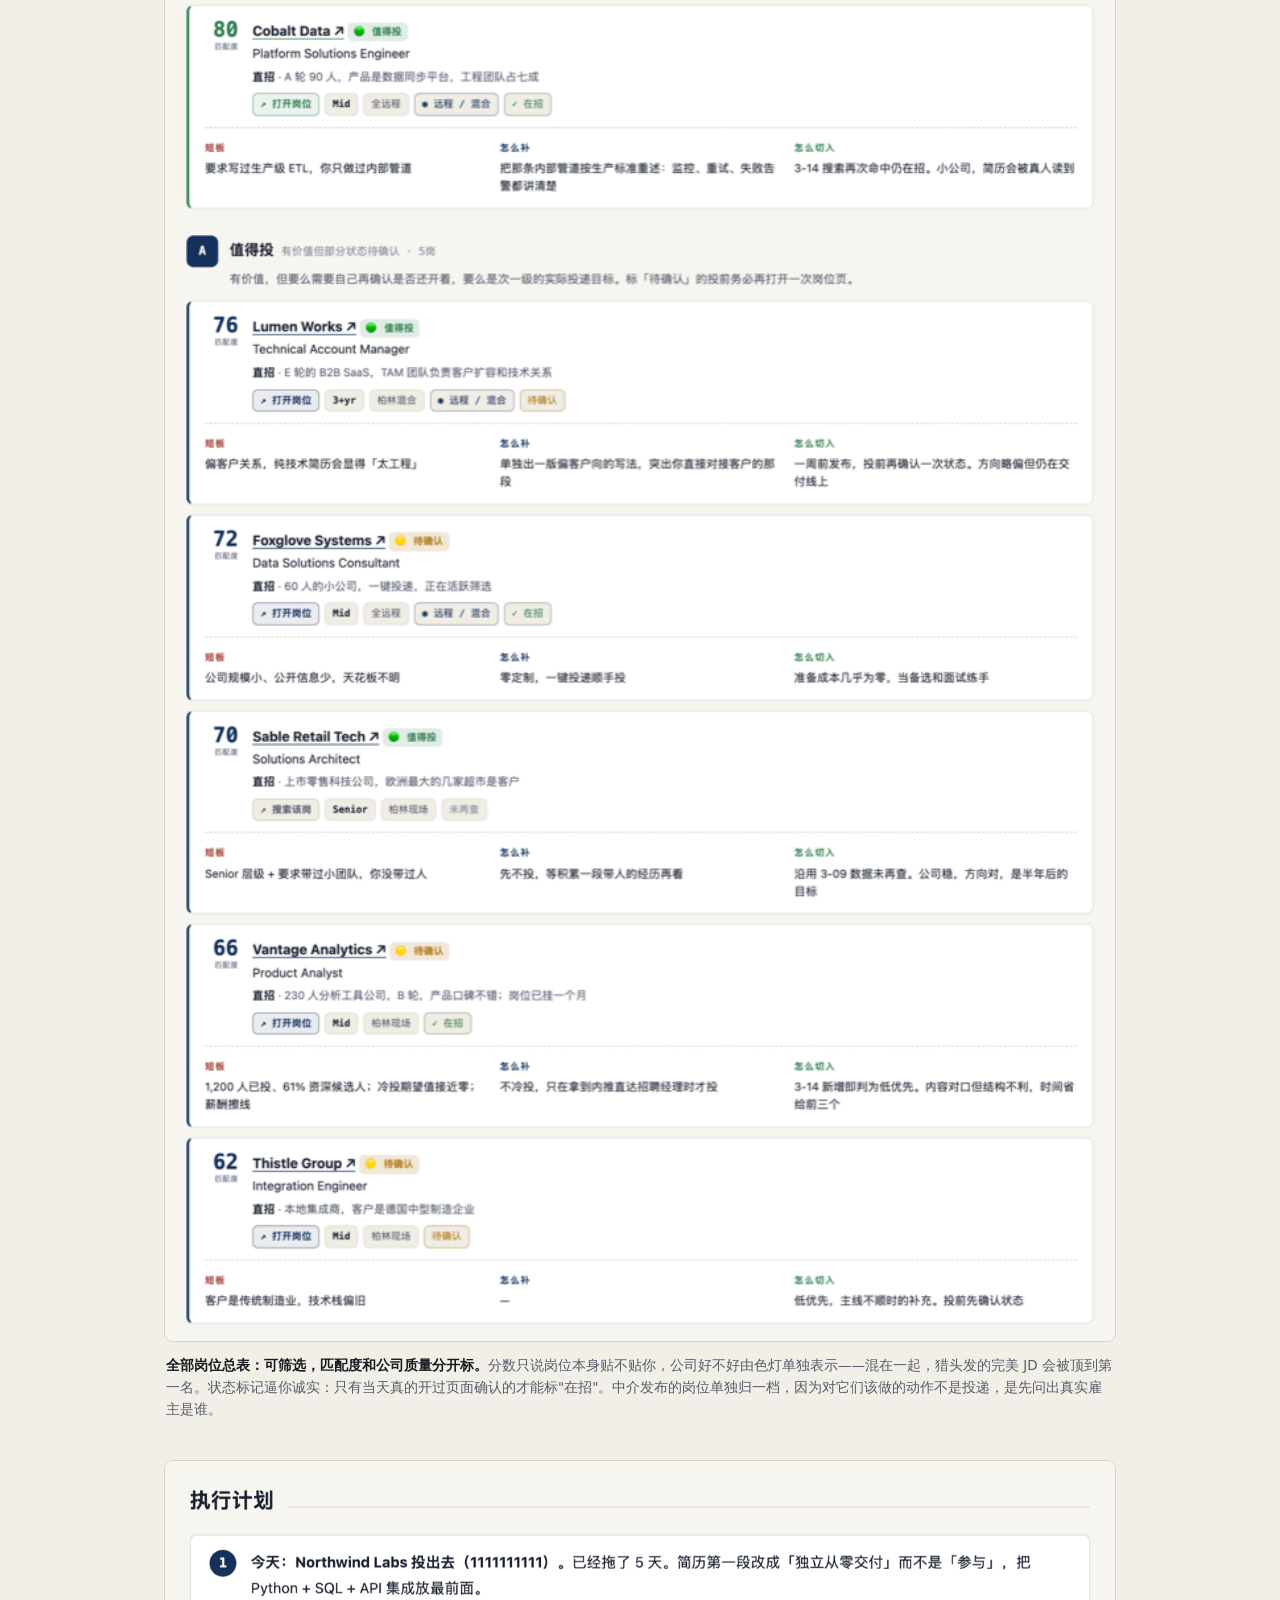
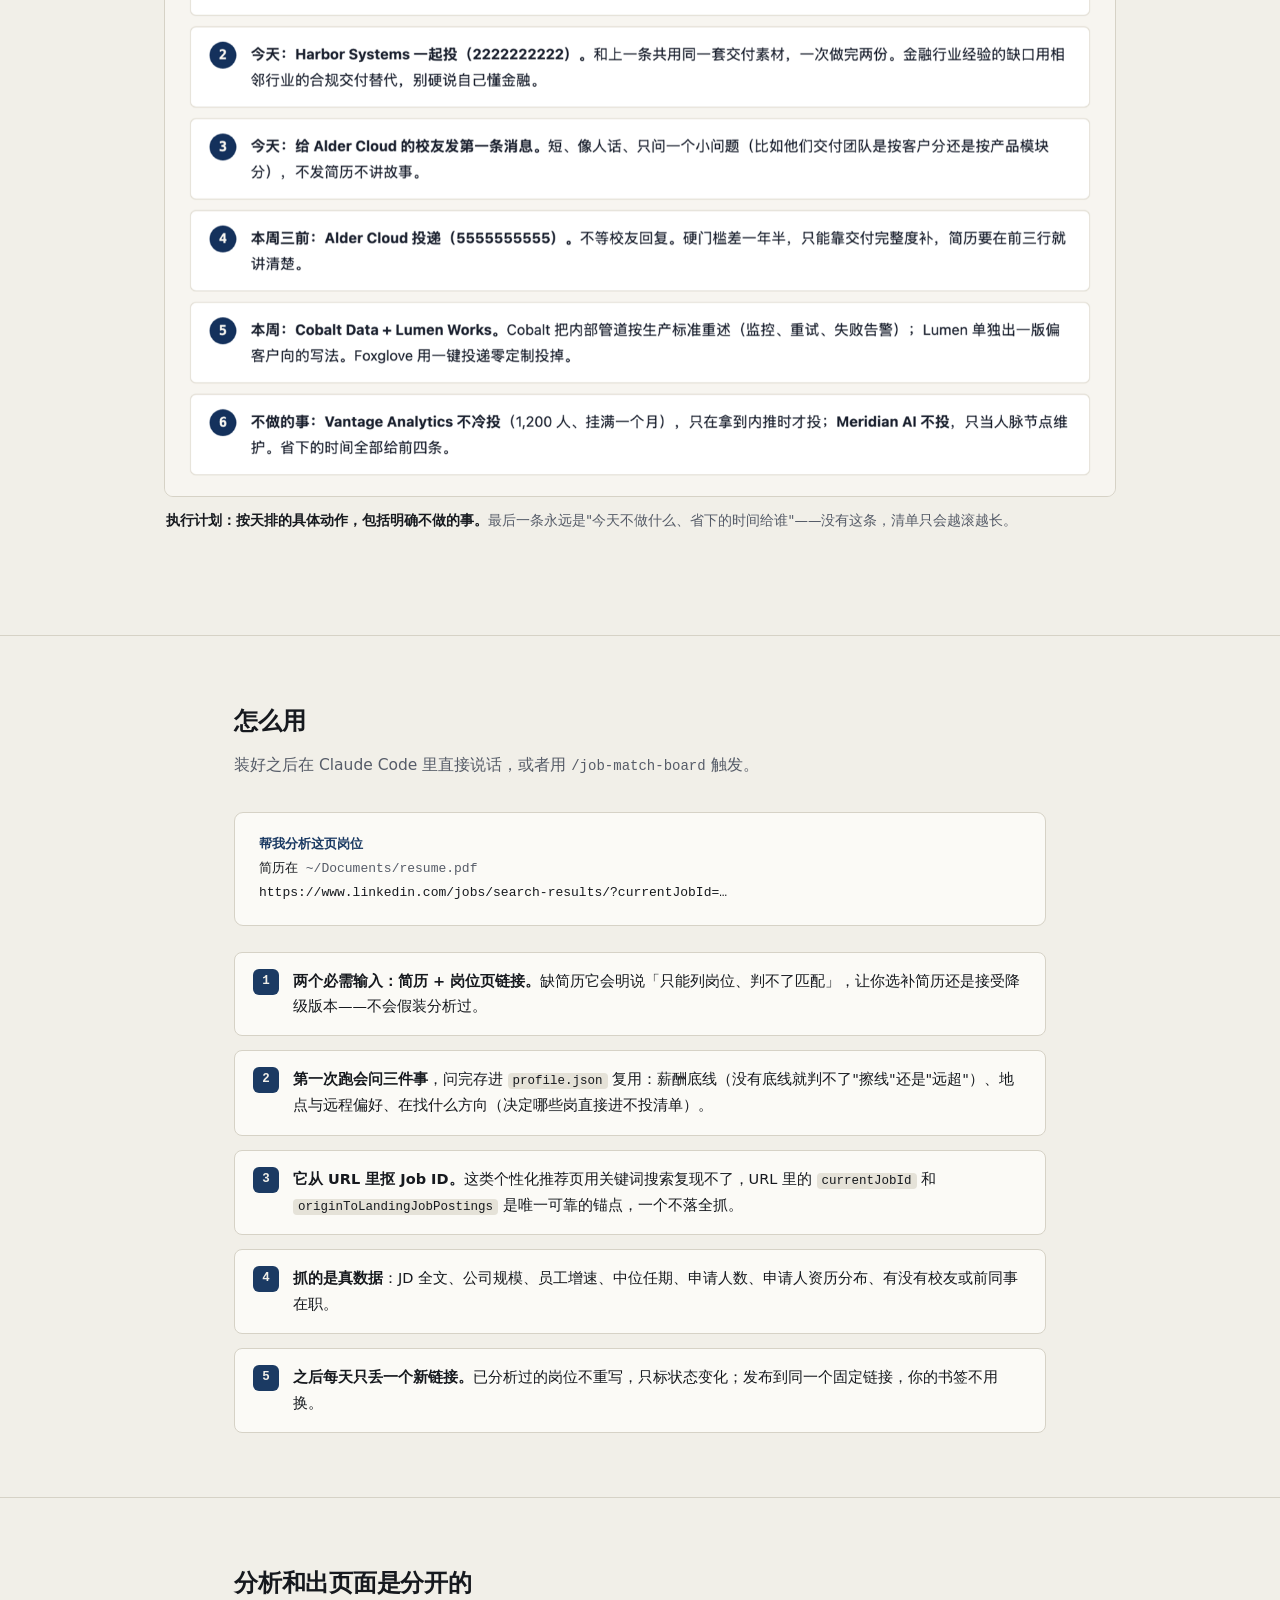
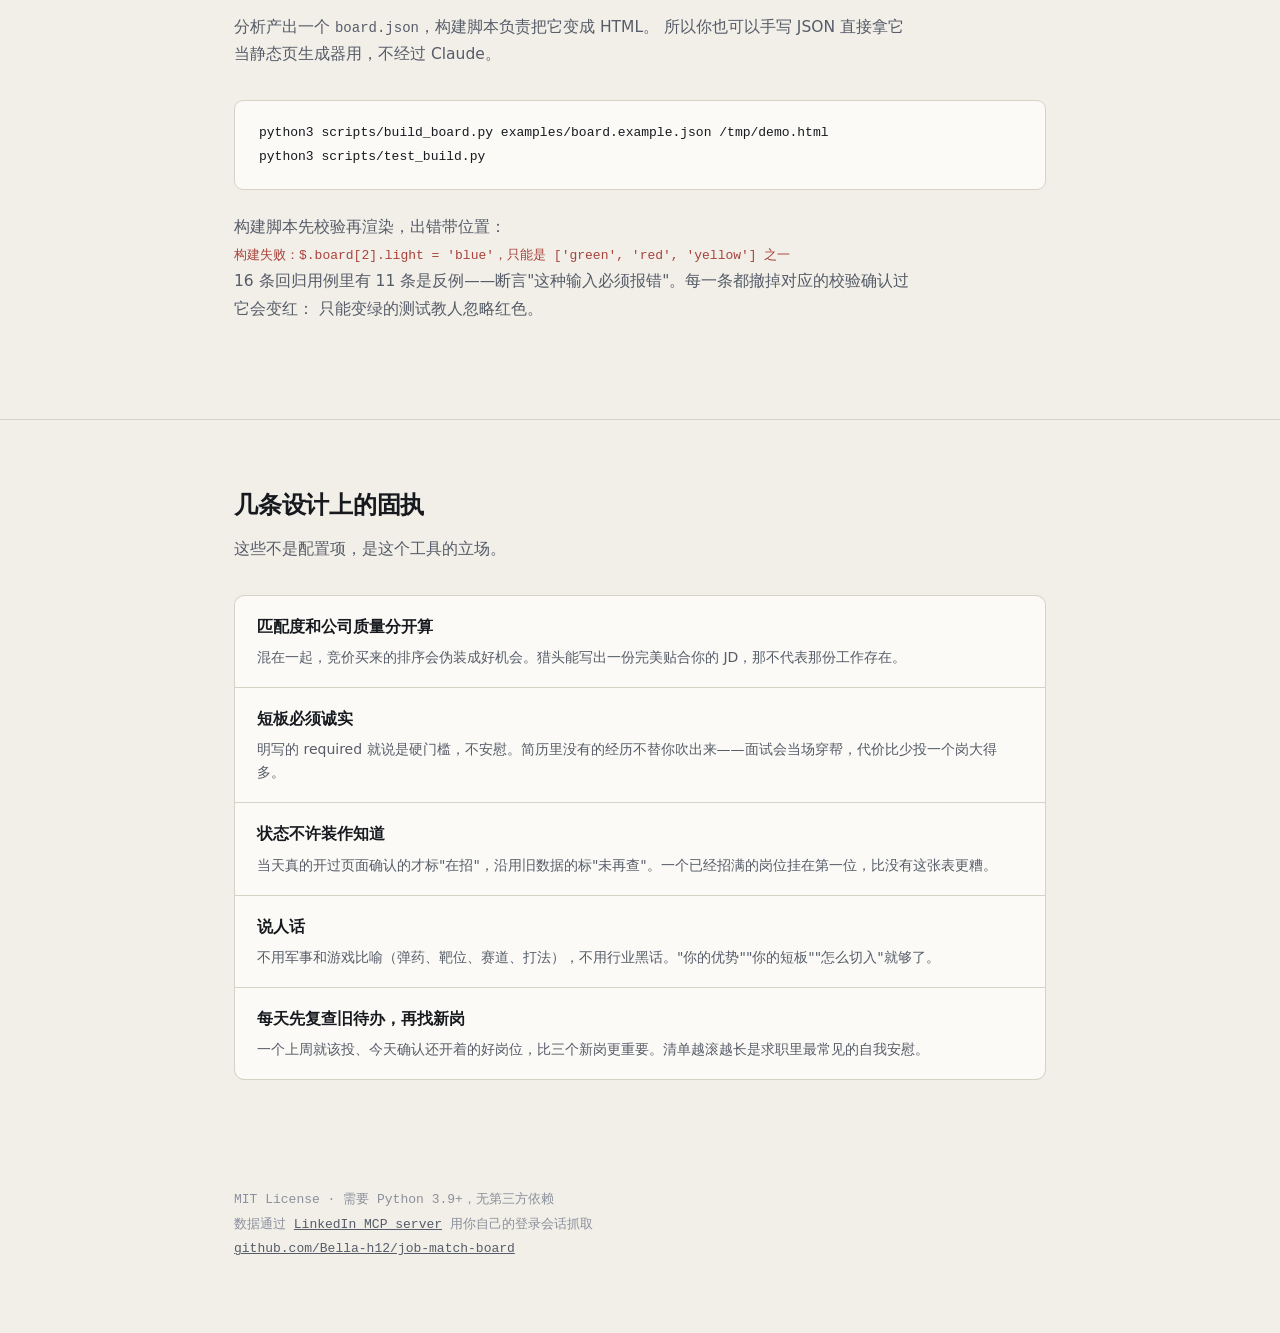
==== commit a14a2527: "占位符替换成真实仓库地址 Co-Authored-By: Claude Opus 5 (1M context) <noreply@anthropic.com> Claude-Session: http" ====
--- a/docs/index.html
+++ b/docs/index.html
@@ -190,8 +190,8 @@
       判出匹配度、投中概率、你的优势、你的短板，以及今天该做什么。
     </p>
     <div class="install">
-      <code class="cmd">git clone https://github.com/USERNAME/job-match-board.git <span class="dim">~/.claude/skills/job-match-board</span></code>
-      <a class="ghlink" href="https://github.com/USERNAME/job-match-board">在 GitHub 上看 ↗</a>
+      <code class="cmd">git clone https://github.com/Bella-h12/job-match-board.git <span class="dim">~/.claude/skills/job-match-board</span></code>
+      <a class="ghlink" href="https://github.com/Bella-h12/job-match-board">在 GitHub 上看 ↗</a>
     </div>
 
     <div class="thesis">
@@ -340,7 +340,7 @@
   <div class="col">
     MIT License · 需要 Python 3.9+，无第三方依赖<br>
     数据通过 <a href="https://github.com/stickerdaniel/linkedin-mcp-server">LinkedIn MCP server</a> 用你自己的登录会话抓取<br>
-    <a href="https://github.com/USERNAME/job-match-board">github.com/USERNAME/job-match-board</a>
+    <a href="https://github.com/Bella-h12/job-match-board">github.com/Bella-h12/job-match-board</a>
   </div>
 </footer>
 
